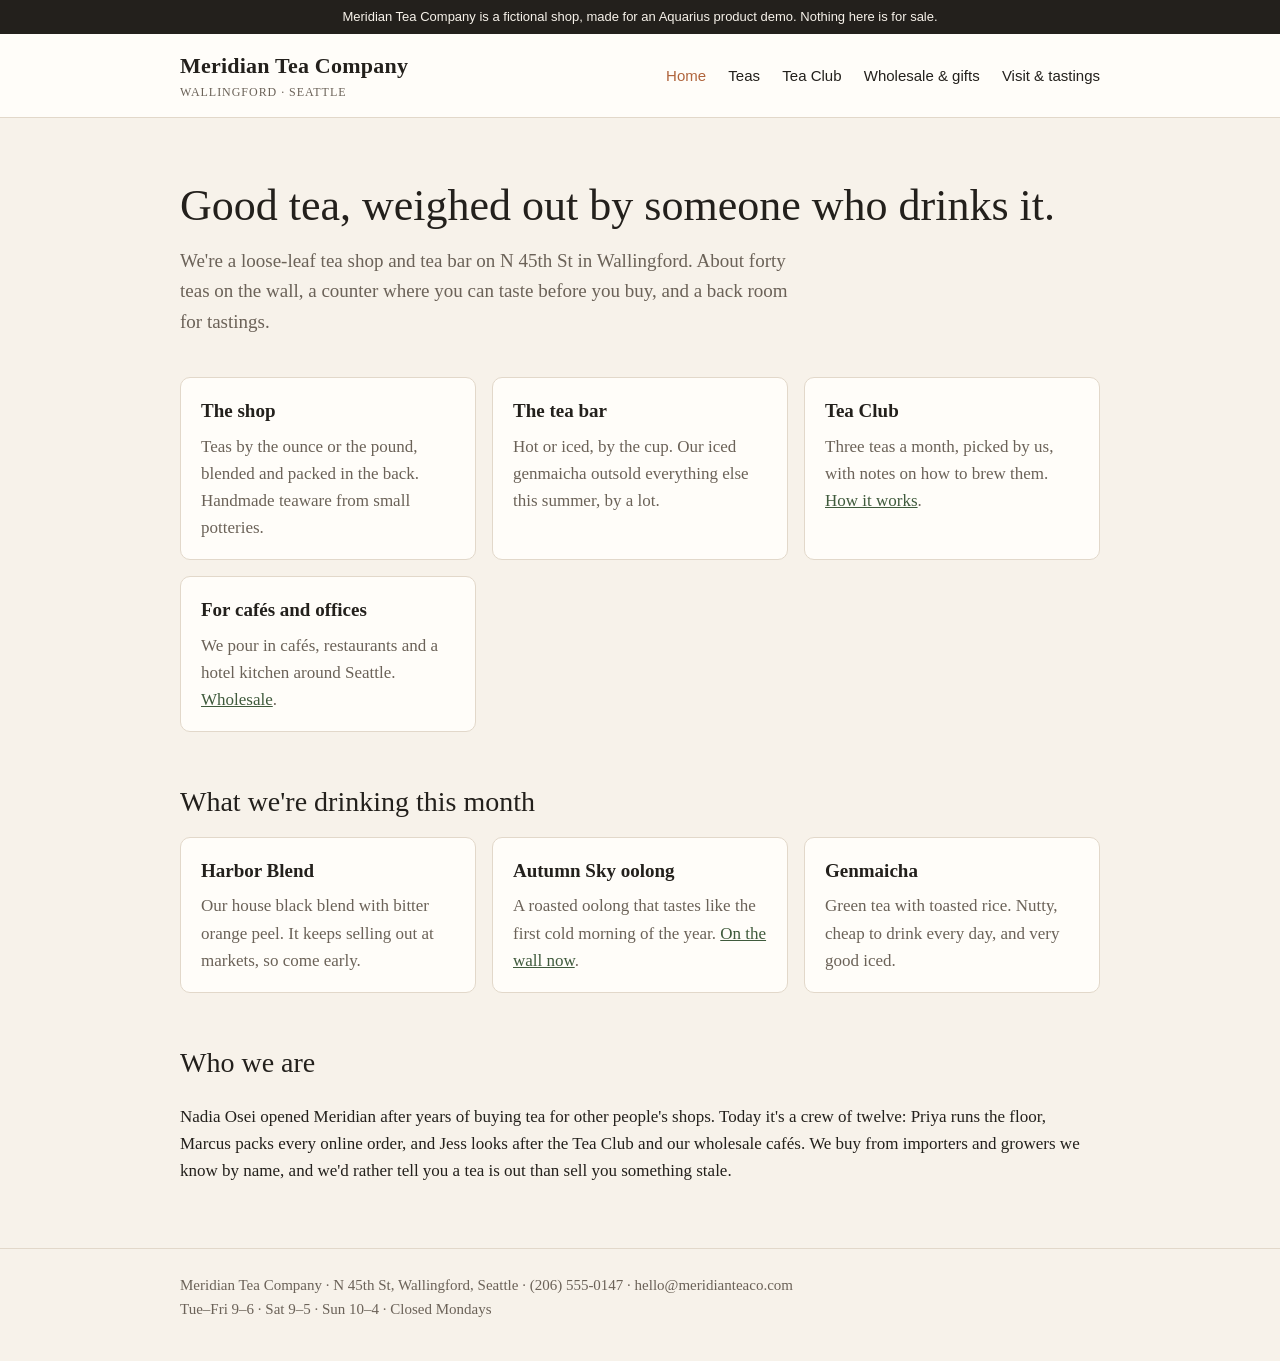
==== index.html @ 5c763ac5 "Meridian Tea Company demo site (fictional shop for the Aquarius demo account) Co-Authored-By: Claude" ====
<!doctype html>
<html lang="en">
<head>
<meta charset="utf-8">
<meta name="viewport" content="width=device-width, initial-scale=1">
<title>Meridian Tea Company · Loose-leaf tea in Wallingford, Seattle</title>
<meta name="description" content="Meridian Tea Company is a loose-leaf tea shop and tea bar in Wallingford, Seattle. Teas by the ounce, a monthly Tea Club, wholesale for cafés, and private tastings.">
<link rel="stylesheet" href="style.css">
</head>
<body>
<header class="site"><div class="wrap">
  <a class="brand" href="index.html">Meridian Tea Company<small>Wallingford · Seattle</small></a>
  <nav>
    <a href="index.html" aria-current="page">Home</a>
    <a href="teas.html">Teas</a>
    <a href="club.html">Tea Club</a>
    <a href="wholesale.html">Wholesale &amp; gifts</a>
    <a href="visit.html">Visit &amp; tastings</a>
  </nav>
</div></header>

<main class="wrap">
  <section class="hero">
    <h1>Good tea, weighed out by someone who drinks it.</h1>
    <p>We're a loose-leaf tea shop and tea bar on N 45th St in Wallingford. About forty teas on the wall, a counter where you can taste before you buy, and a back room for tastings.</p>
  </section>

  <div class="grid">
    <div class="card"><h3>The shop</h3><p>Teas by the ounce or the pound, blended and packed in the back. Handmade teaware from small potteries.</p></div>
    <div class="card"><h3>The tea bar</h3><p>Hot or iced, by the cup. Our iced genmaicha outsold everything else this summer, by a lot.</p></div>
    <div class="card"><h3>Tea Club</h3><p>Three teas a month, picked by us, with notes on how to brew them. <a href="club.html">How it works</a>.</p></div>
    <div class="card"><h3>For cafés and offices</h3><p>We pour in cafés, restaurants and a hotel kitchen around Seattle. <a href="wholesale.html">Wholesale</a>.</p></div>
  </div>

  <h2>What we're drinking this month</h2>
  <div class="grid">
    <div class="card"><h3>Harbor Blend</h3><p>Our house black blend with bitter orange peel. It keeps selling out at markets, so come early.</p></div>
    <div class="card"><h3>Autumn Sky oolong</h3><p>A roasted oolong that tastes like the first cold morning of the year. <a href="teas.html">On the wall now</a>.</p></div>
    <div class="card"><h3>Genmaicha</h3><p>Green tea with toasted rice. Nutty, cheap to drink every day, and very good iced.</p></div>
  </div>

  <h2>Who we are</h2>
  <p>Nadia Osei opened Meridian after years of buying tea for other people's shops. Today it's a crew of twelve: Priya runs the floor, Marcus packs every online order, and Jess looks after the Tea Club and our wholesale cafés. We buy from importers and growers we know by name, and we'd rather tell you a tea is out than sell you something stale.</p>
</main>

<footer class="site"><div class="wrap">
  Meridian Tea Company · N 45th St, Wallingford, Seattle · (206) 555-0147 · hello@meridianteaco.com<br>
  Tue–Fri 9–6 · Sat 9–5 · Sun 10–4 · Closed Mondays
</div></footer>
<script src="demo.js"></script>
</body>
</html>
---- style.css ----
:root {
  --paper: #f7f2ea;
  --ink: #23201c;
  --muted: #6b6258;
  --leaf: #3f5a3c;
  --clay: #b0643c;
  --line: #e2d8ca;
  --card: #fffdf9;
}
* { box-sizing: border-box; }
html { -webkit-text-size-adjust: 100%; }
body {
  margin: 0;
  background: var(--paper);
  color: var(--ink);
  font: 17px/1.6 Georgia, "Iowan Old Style", "Times New Roman", serif;
}
a { color: var(--leaf); }
.wrap { max-width: 960px; margin: 0 auto; padding: 0 20px; }
header.site {
  border-bottom: 1px solid var(--line);
  background: var(--card);
}
header.site .wrap {
  display: flex; align-items: center; justify-content: space-between;
  gap: 16px; flex-wrap: wrap; padding-top: 14px; padding-bottom: 14px;
}
.brand { font-size: 22px; font-weight: bold; color: var(--ink); text-decoration: none; letter-spacing: .01em; }
.brand small { display: block; font-size: 12px; font-weight: normal; color: var(--muted); letter-spacing: .08em; text-transform: uppercase; }
nav a { margin-left: 18px; color: var(--ink); text-decoration: none; font-family: -apple-system, "Segoe UI", Helvetica, Arial, sans-serif; font-size: 15px; }
nav a:hover, nav a[aria-current="page"] { color: var(--clay); }
.hero { padding: 64px 0 40px; }
.hero h1 { font-size: 44px; line-height: 1.1; margin: 0 0 16px; font-weight: normal; }
.hero p { font-size: 19px; color: var(--muted); max-width: 620px; margin: 0; }
h2 { font-weight: normal; font-size: 28px; margin: 48px 0 12px; }
h3 { margin: 0 0 6px; font-size: 19px; }
.grid { display: grid; grid-template-columns: repeat(auto-fit, minmax(240px, 1fr)); gap: 16px; }
.card { background: var(--card); border: 1px solid var(--line); border-radius: 10px; padding: 18px 20px; }
.card p { margin: 0; color: var(--muted); }
table { width: 100%; border-collapse: collapse; background: var(--card); border: 1px solid var(--line); border-radius: 10px; overflow: hidden; }
th, td { text-align: left; padding: 10px 14px; border-bottom: 1px solid var(--line); vertical-align: top; }
th { font-family: -apple-system, "Segoe UI", Helvetica, Arial, sans-serif; font-size: 13px; text-transform: uppercase; letter-spacing: .06em; color: var(--muted); font-weight: 600; }
tr:last-child td { border-bottom: 0; }
.tag { font-family: -apple-system, "Segoe UI", Helvetica, Arial, sans-serif; font-size: 12px; color: var(--leaf); }
.note { color: var(--muted); font-size: 15px; }
footer.site { margin-top: 64px; border-top: 1px solid var(--line); padding: 24px 0 40px; color: var(--muted); font-size: 15px; }
.demo-banner {
  background: var(--ink); color: var(--paper); text-align: center;
  font: 13px/1.4 -apple-system, "Segoe UI", Helvetica, Arial, sans-serif; padding: 8px 16px;
}
@media (max-width: 640px) {
  .hero h1 { font-size: 34px; }
  nav a { margin: 0 14px 0 0; }
  th, td { padding: 8px 10px; }
}
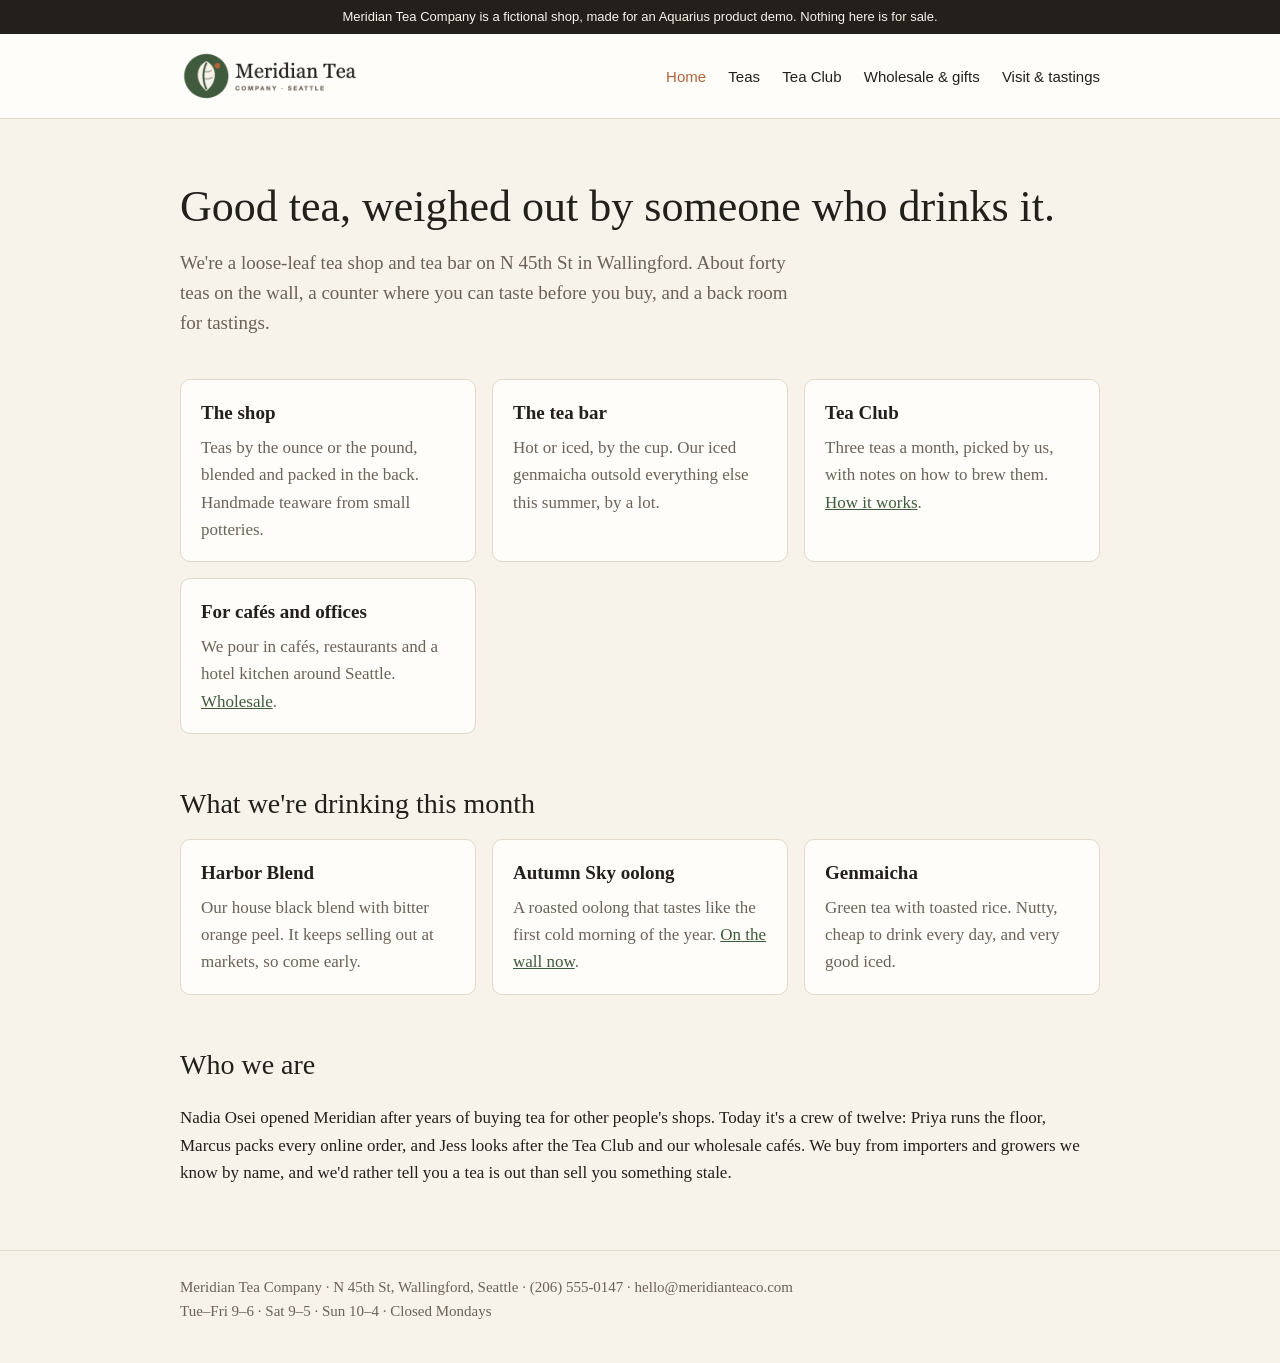
==== commit a30dae69: "Add the Meridian Tea logo, favicon and app icon Co-Authored-By: Claude Opus 5.5 <noreply@anthropic.c" ====
--- a/index.html
+++ b/index.html
@@ -5,11 +5,13 @@
 <meta name="viewport" content="width=device-width, initial-scale=1">
 <title>Meridian Tea Company · Loose-leaf tea in Wallingford, Seattle</title>
 <meta name="description" content="Meridian Tea Company is a loose-leaf tea shop and tea bar in Wallingford, Seattle. Teas by the ounce, a monthly Tea Club, wholesale for cafés, and private tastings.">
+<link rel="icon" type="image/svg+xml" href="icon.svg">
+<link rel="apple-touch-icon" sizes="180x180" href="apple-touch-icon.png">
 <link rel="stylesheet" href="style.css">
 </head>
 <body>
 <header class="site"><div class="wrap">
-  <a class="brand" href="index.html">Meridian Tea Company<small>Wallingford · Seattle</small></a>
+  <a class="brand" href="index.html"><img class="logo" src="logo.png" alt="Meridian Tea Company logo" width="252" height="64"></a>
   <nav>
     <a href="index.html" aria-current="page">Home</a>
     <a href="teas.html">Teas</a>
--- a/style.css
+++ b/style.css
@@ -25,6 +25,7 @@
   display: flex; align-items: center; justify-content: space-between;
   gap: 16px; flex-wrap: wrap; padding-top: 14px; padding-bottom: 14px;
 }
+.brand .logo { display: block; height: 56px; width: auto; }
 .brand { font-size: 22px; font-weight: bold; color: var(--ink); text-decoration: none; letter-spacing: .01em; }
 .brand small { display: block; font-size: 12px; font-weight: normal; color: var(--muted); letter-spacing: .08em; text-transform: uppercase; }
 nav a { margin-left: 18px; color: var(--ink); text-decoration: none; font-family: -apple-system, "Segoe UI", Helvetica, Arial, sans-serif; font-size: 15px; }
@@ -49,6 +50,7 @@
   font: 13px/1.4 -apple-system, "Segoe UI", Helvetica, Arial, sans-serif; padding: 8px 16px;
 }
 @media (max-width: 640px) {
+  .brand .logo { height: 44px; }
   .hero h1 { font-size: 34px; }
   nav a { margin: 0 14px 0 0; }
   th, td { padding: 8px 10px; }
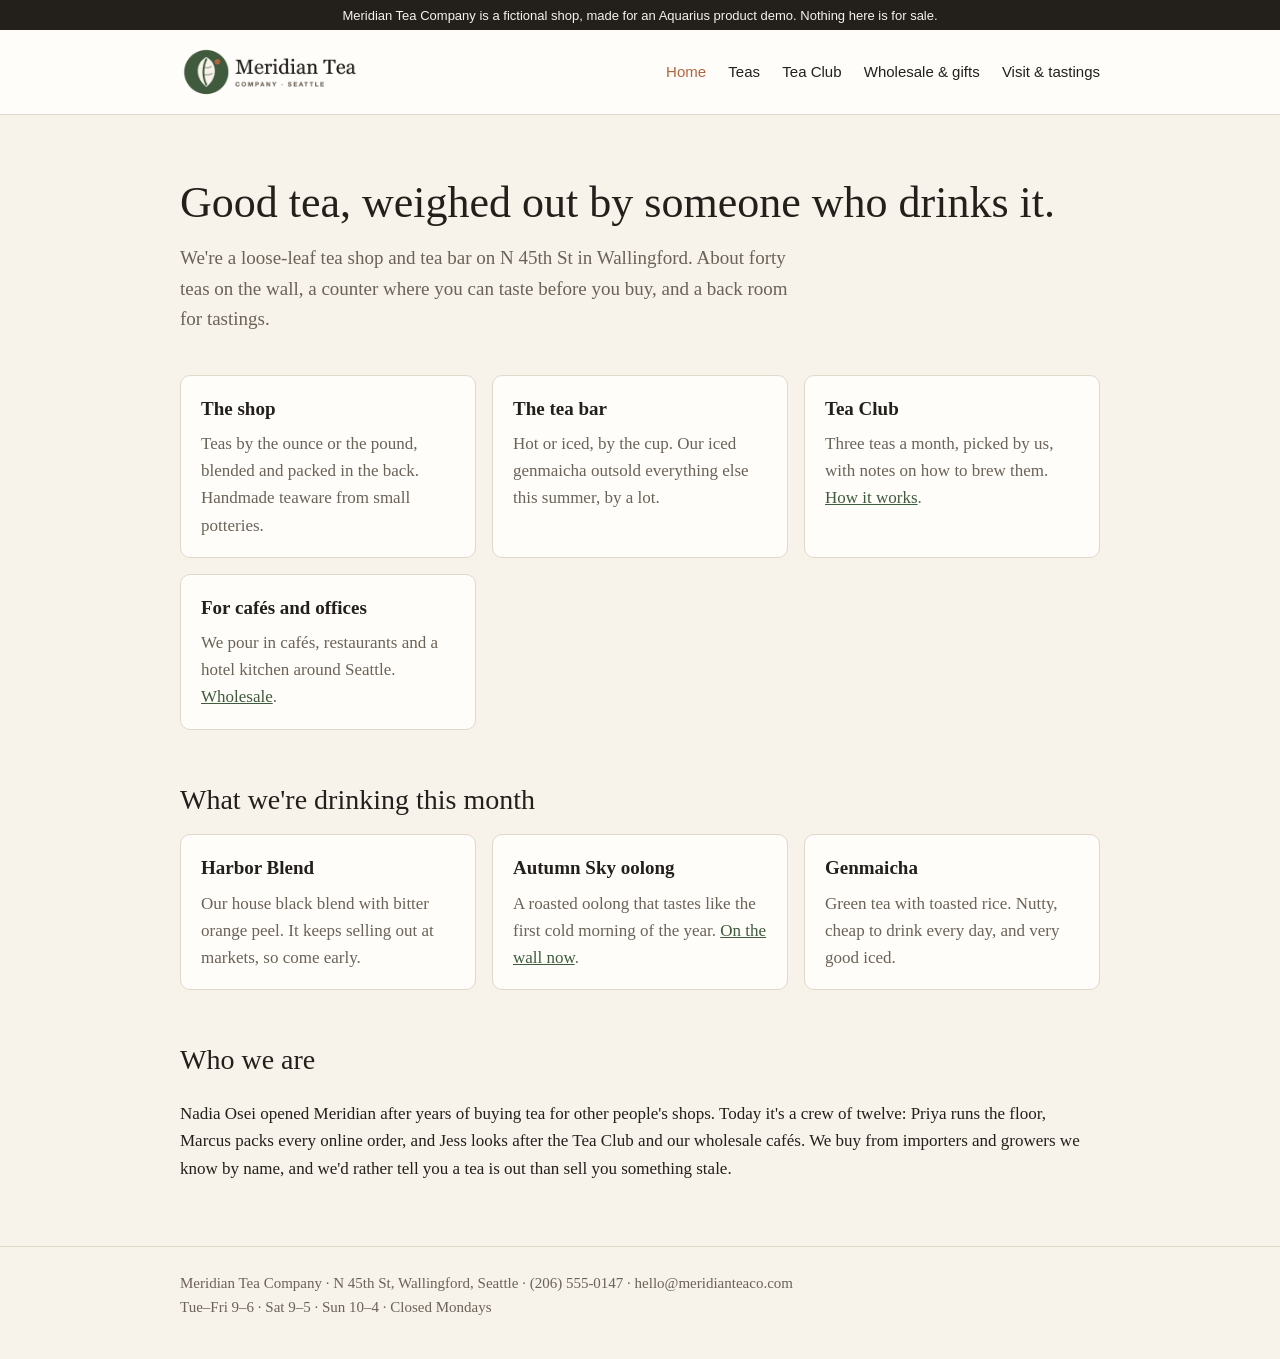
==== commit be2a4b91: "Show the fictional-shop notice as a CSS picture, not page text Co-Authored-By: Claude Opus 5.5 <nore" ====
--- a/index.html
+++ b/index.html
@@ -49,6 +49,5 @@
   Meridian Tea Company · N 45th St, Wallingford, Seattle · (206) 555-0147 · hello@meridianteaco.com<br>
   Tue–Fri 9–6 · Sat 9–5 · Sun 10–4 · Closed Mondays
 </div></footer>
-<script src="demo.js"></script>
 </body>
 </html>
--- a/style.css
+++ b/style.css
@@ -45,9 +45,10 @@
 .tag { font-family: -apple-system, "Segoe UI", Helvetica, Arial, sans-serif; font-size: 12px; color: var(--leaf); }
 .note { color: var(--muted); font-size: 15px; }
 footer.site { margin-top: 64px; border-top: 1px solid var(--line); padding: 24px 0 40px; color: var(--muted); font-size: 15px; }
-.demo-banner {
-  background: var(--ink); color: var(--paper); text-align: center;
-  font: 13px/1.4 -apple-system, "Segoe UI", Helvetica, Arial, sans-serif; padding: 8px 16px;
+/* The fictional-shop notice is a picture, so people see it and page-text readers do not. */
+body::before {
+  content: ""; display: block; height: 30px;
+  background: #23201c url("demo-banner.svg") center / auto 30px no-repeat;
 }
 @media (max-width: 640px) {
   .brand .logo { height: 44px; }
